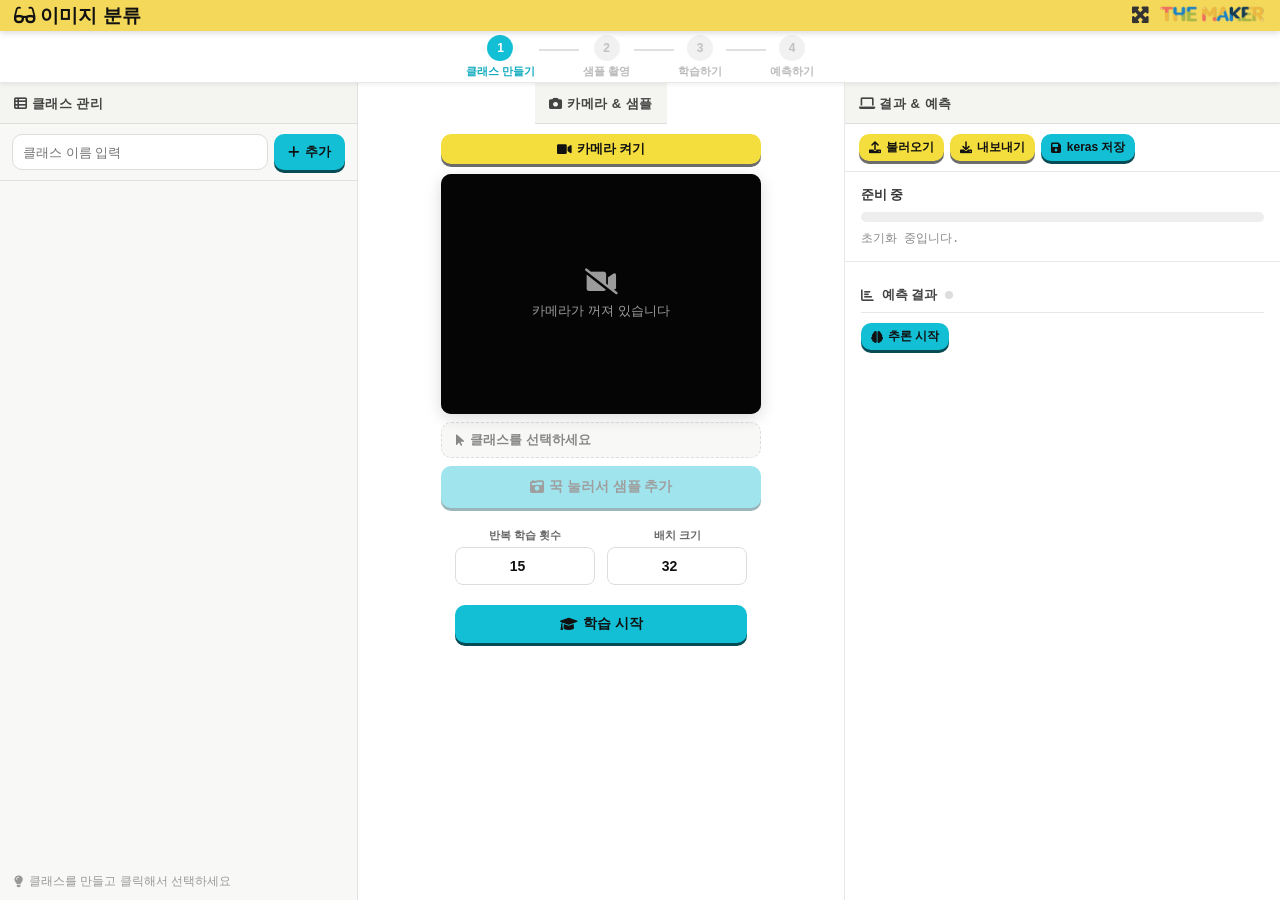
==== classifier/templates/index.html @ 2f630169 "chore: seed unified repo from openpibo-os.pibo 통합 기준 레포로 pibo를 그대로 가져온다.  기준을 pibo로 잡은 이유 (docs/plan" ====
<!DOCTYPE html>
<html lang="ko">
<head>
  <title>Image Classifier for piBrain</title>
  <meta charset="UTF-8" />
  <meta http-equiv="X-UA-Compatible" content="IE=edge" />
  <meta http-equiv="Cache-Control" content="no-cache, no-store, must-revalidate" />
  <meta name="viewport" content="width=device-width, initial-scale=1.0">
  <meta name="mobile-web-app-capable" content="yes" />
  <link rel="stylesheet" href="../static/all.min.css" type="text/css" />
  <link rel="stylesheet" href="../static/index.css?ver=260320v1" />
  <link rel="shortcut icon" href="../static/icon.png?ver=240319v1" type="image/x-icon" />
  <script src="../static/jszip.min.js"></script>
  <script src="../static/tf.min-3.11.0.js"></script>
</head>

<body>
  <!-- ====== HEADER ====== -->
  <header class="title">
    <div style="float:left">
      <h2><i class="fa-solid fa-glasses"></i> 이미지 분류</h2>
    </div>
    <div style="float:right">
      <h2 style="display:flex;align-items:center;gap:10px;">
        <a id="fullscreen_bt" title="Full Screen"><span id="fullscreen_txt"></span></a>
        <a id="logo_bt"><img src="../static/themaker.png" style="height:20px" alt="" /></a>
      </h2>
    </div>
  </header>

  <!-- ====== POPUPS ====== -->
  <div class="alert-popup" id="alertPopup" style="display:none;">
    <div class="alert-popup-content">
      <p id="alertMessageElement"></p>
      <div class="popup-buttons"><button id="alertOkBtn">확인</button></div>
    </div>
  </div>
  <div class="prompt-popup" id="promptPopup" style="display:none;">
    <div class="prompt-popup-content">
      <p id="promptMessageElement"></p>
      <input type="text" id="promptInputElement" />
      <div class="popup-buttons">
        <button id="promptOkBtn">확인</button>
        <button id="promptCancelBtn">취소</button>
      </div>
    </div>
  </div>
  <div class="confirm-popup" id="confirmPopup" style="display:none;">
    <div class="confirm-popup-content">
      <p id="confirmMessageElement"></p>
      <div class="popup-buttons">
        <button id="confirmOkBtn">확인</button>
        <button id="confirmCancelBtn">취소</button>
      </div>
    </div>
  </div>

  <!-- ====== STEP INDICATOR ====== -->
  <div class="step-bar">
    <div class="step active" id="step1" data-step="1">
      <div class="step-circle">1</div>
      <div class="step-label">클래스 만들기</div>
    </div>
    <div class="step-line"></div>
    <div class="step" id="step2" data-step="2">
      <div class="step-circle">2</div>
      <div class="step-label">샘플 촬영</div>
    </div>
    <div class="step-line"></div>
    <div class="step" id="step3" data-step="3">
      <div class="step-circle">3</div>
      <div class="step-label">학습하기</div>
    </div>
    <div class="step-line"></div>
    <div class="step" id="step4" data-step="4">
      <div class="step-circle">4</div>
      <div class="step-label">예측하기</div>
    </div>
  </div>

  <!-- ====== MAIN 3-PANEL ====== -->
  <main>
    <div class="container">

      <!-- LEFT: 클래스 관리 -->
      <div class="left-panel">
        <div class="panel-header">
          <i class="fas fa-th-list"></i> 클래스 관리
        </div>

        <div id="class-management">
          <div class="class-add-row">
            <input type="text" id="class-name" placeholder="클래스 이름 입력"
              onkeydown="if(event.key==='Enter') addClass()">
            <button onclick="addClass()" class="btn-teal">
              <i class="fa-solid fa-plus"></i> 추가
            </button>
          </div>
        </div>

        <div id="class-list">
          <!-- 동적으로 추가 -->
        </div>

        <div class="panel-hint" id="class-hint">
          <i class="fa-solid fa-lightbulb"></i> 클래스를 만들고 클릭해서 선택하세요
        </div>
      </div>

      <!-- CENTER: 카메라 & 학습 -->
      <div class="center-panel">
        <div class="panel-header">
          <i class="fas fa-camera"></i> 카메라 &amp; 샘플
        </div>

        <!-- 카메라 토글 (단일 버튼) -->
        <div class="camera-controls">
          <button id="camera-toggle-btn" class="btn-camera-toggle" onclick="toggleCamera()">
            <i class="fas fa-video"></i> 카메라 켜기
          </button>
          <!-- 기존 JS 호환용 숨김 버튼 -->
          <button id="enable-camera-btn"  style="display:none"></button>
          <button id="disable-camera-btn" style="display:none"></button>
        </div>

        <!-- 카메라 피드 -->
        <div id="camera-section">
          <div class="camera-frame" id="camera-frame">
            <img id="camera" alt="Camera Feed"
              src="[data-uri]" />
            <div class="camera-off-overlay" id="camera-off-overlay">
              <i class="fas fa-video-slash fa-2x"></i>
              <span>카메라가 꺼져 있습니다</span>
            </div>
          </div>
        </div>

        <!-- 선택된 클래스 표시 -->
        <div class="selected-class-info" id="selected-class-info">
          <i class="fa-solid fa-arrow-pointer"></i>
          <span id="selected-class-name">클래스를 선택하세요</span>
        </div>

        <!-- 샘플 추가 버튼 -->
        <button id="capture-button"
          ontouchstart="startCapturingImages(); event.preventDefault();"
          ontouchend="stopCapturingImages()" ontouchcancel="stopCapturingImages()"
          onmousedown="startCapturingImages(); event.preventDefault();"
          onmouseup="stopCapturingImages()" onmouseleave="stopCapturingImages()"
          class="btn-capture btn-disabled" id="capture-button">
          <i class="fa-solid fa-camera-retro"></i> 꾹 눌러서 샘플 추가
        </button>

        <!-- 학습 파라미터 -->
        <div id="training-params">
          <div class="param-item">
            <label for="epochs">반복 학습 횟수</label>
            <input type="number" id="epochs" value="15" min="1" max="100">
          </div>
          <div class="param-item">
            <label for="batch-size">배치 크기</label>
            <input type="number" id="batch-size" value="32" min="1" max="256">
          </div>
        </div>

        <!-- 학습 버튼 -->
        <div class="button-group" id="train-controls">
          <button onclick="trainAndPredict()" class="btn-teal btn-large" id="train-btn">
            <i class="fa-solid fa-graduation-cap"></i> 학습 시작
          </button>
        </div>
      </div>

      <!-- RIGHT: 결과 & 예측 -->
      <div class="right-panel">
        <div class="panel-header">
          <i class="fas fa-laptop"></i> 결과 &amp; 예측
        </div>

        <!-- 모델 관리 버튼 -->
        <div class="button-group" id="model-controls">
          <input type="file" id="model-upload" onchange="importModel(event)" style="display:none">
          <button onclick="document.getElementById('model-upload').click()" class="btn-sm">
            <i class="fa-solid fa-upload"></i> 불러오기
          </button>
          <button onclick="exportModelAsZip()" class="btn-sm">
            <i class="fa-solid fa-download"></i> 내보내기
          </button>
          <button id="convertToH5_bt" onclick="convertToH5()" class="btn-sm btn-teal">
            <i class="fas fa-save"></i> keras 저장
          </button>
        </div>

        <!-- 학습 진행 -->
        <div id="progress-section">
          <div class="progress-header">
            <span id="progress-label">준비 중</span>
            <span id="progress-pct"></span>
          </div>
          <div class="progress-track">
            <div class="progress-fill" id="progress-fill" style="width:0%"></div>
          </div>
          <p id="training-progress" class="progress-detail">초기화 중입니다.</p>
        </div>

        <!-- 예측 결과 -->
        <div id="prediction-section">
          <div class="panel-subheader">
            <i class="fas fa-chart-bar"></i> 예측 결과
            <span class="inference-dot" id="inference-dot" title="추론 실행 중"></span>
          </div>

          <div class="inference-controls">
            <button id="inference-toggle-btn" onclick="toggleInference()" class="btn-sm btn-teal">
              <i class="fas fa-brain"></i> 추론 시작
            </button>
          </div>

          <!-- 기존 JS 호환용 숨김 버튼 -->
          <button id="preview-btn"   onclick="setPreviewMode()"   style="display:none"></button>
          <button id="inference-btn" onclick="setInferenceMode()" style="display:none"></button>

          <div id="preview-status" class="inference-status"></div>

          <!-- 확률 바 (동적 생성) -->
          <div id="prediction-bars"></div>

          <!-- 기존 JS 호환용 숨김 요소 -->
          <p id="prediction-result" style="display:none"></p>
        </div>
      </div>

    </div>
  </main>

  <script src="../static/index.js?ver=240701v6"></script>
  <script src="../static/classifier_extra.js?ver=260320v1"></script>
</body>
</html>
---- classifier/static/index.css ----
/* ============================================================
   classifier.css — Image Classifier UI
   IDE와 동일한 CSS 변수/폰트 사용
   ============================================================ */

@font-face {
  font-family: "Malgun Gothic";
  font-style: normal;
  src: local("Malgun Gothic"), local("Dotum"), local("Gulim");
}

*, *::before, *::after { box-sizing: border-box; }

:root {
  --mid-gray:     #6c6c6c;
  --yellow:       #f4de3d;
  --dark-yellow:  #f4d85a;
  --light-green:  #edf5e0;
  --light-yellow: rgb(248, 242, 172);
  --teal:         #13bfd5;
  --dark-teal:    #11abbf;
  --red:          #f16449;
  --dark-red:     #d85a41;

  --font-ko: "Noto Sans KR", "Noto Sans CJK KR", "맑은 고딕", "malgun gothic",
    "Apple SD Gothic Neo", "Droid Sans", sans-serif;

  --header-h:   3.1rem;
  --stepbar-h:  52px;
  --border:     1px solid rgba(0,0,0,0.09);
  --panel-bg:   #f8f8f6;
  --radius:     10px;
}

html, body {
  touch-action: pan-x pan-y;
  height: 100%;
  margin: 0;
  font-size: 10px;
  font-family: var(--font-ko);
  color: #1a1a1a;
  background: #f4f4f0;
  display: flex;
  flex-direction: column;
  overflow: hidden;
  -webkit-font-smoothing: antialiased;
  -moz-osx-font-smoothing: grayscale;
}

/* ── Header ─────────────────────────────────────────────── */
header.title {
  position: fixed; top: 0; left: 0; right: 0; z-index: 200;
  height: var(--header-h);
  background: var(--dark-yellow);
  padding: 0 14px;
  display: flex; align-items: center;
  justify-content: space-between;
  box-shadow: 0 2px 6px rgba(0,0,0,0.15);
}

.title h2 {
  margin: 0;
  font-family: Tahoma, sans-serif;
  font-size: 1.9rem;
  font-weight: 700;
  color: #111;
}

header a { color: #333; }
header a:hover { color: #000; }

/* ── Step Bar ────────────────────────────────────────────── */
.step-bar {
  position: fixed;
  top: var(--header-h); left: 0; right: 0;
  z-index: 190;
  height: var(--stepbar-h);
  background: #fff;
  border-bottom: var(--border);
  display: flex;
  align-items: center;
  justify-content: center;
  gap: 0;
  box-shadow: 0 2px 4px rgba(0,0,0,0.06);
}

.step {
  display: flex;
  flex-direction: column;
  align-items: center;
  gap: 3px;
  opacity: 0.4;
  transition: opacity 0.2s;
}

.step.active  { opacity: 1; }
.step.done    { opacity: 0.7; }

.step-circle {
  width: 26px; height: 26px;
  border-radius: 50%;
  background: #ddd;
  color: #666;
  font-size: 12px;
  font-weight: 700;
  display: flex; align-items: center; justify-content: center;
  transition: background 0.2s, color 0.2s;
}

.step.active .step-circle {
  background: var(--teal);
  color: #fff;
}

.step.done .step-circle {
  background: var(--dark-yellow);
  color: #111;
}

.step-label {
  font-size: 11px;
  font-weight: 600;
  color: #555;
  white-space: nowrap;
}

.step.active .step-label { color: var(--dark-teal); }

.step-line {
  width: 40px;
  height: 2px;
  background: #e0e0e0;
  margin: 0 4px;
  margin-bottom: 14px;
}

/* ── Main layout ─────────────────────────────────────────── */
main {
  margin-top: calc(var(--header-h) + var(--stepbar-h));
  flex: 1;
  overflow: hidden;
  display: flex;
}

.container {
  display: flex;
  width: 100%;
  height: 100%;
  overflow: hidden;
}

/* ── Panels ──────────────────────────────────────────────── */
.left-panel, .center-panel, .right-panel {
  display: flex;
  flex-direction: column;
  overflow-y: auto;
  overflow-x: hidden;
}

.left-panel {
  flex: 0 0 28%;
  background: var(--panel-bg);
  border-right: var(--border);
}

.center-panel {
  flex: 0 0 38%;
  background: #fff;
  border-right: var(--border);
  align-items: center;
}

.right-panel {
  flex: 1;
  background: #fff;
}

.panel-header {
  font-size: 13px;
  font-weight: 700;
  color: #444;
  padding: 12px 14px 10px;
  border-bottom: var(--border);
  background: #f4f4f0;
  flex-shrink: 0;
  text-transform: uppercase;
  letter-spacing: 0.04em;
}

.panel-subheader {
  font-size: 13px;
  font-weight: 700;
  color: #444;
  padding: 10px 0 8px;
  border-bottom: var(--border);
  margin-bottom: 10px;
  display: flex;
  align-items: center;
  gap: 8px;
}

/* 추론 상태 도트 */
.inference-dot {
  width: 8px; height: 8px;
  border-radius: 50%;
  background: #ddd;
  display: inline-block;
  transition: background 0.2s;
  flex-shrink: 0;
}
.inference-dot.running {
  background: var(--teal);
  box-shadow: 0 0 0 3px rgba(19,191,213,0.25);
  animation: dot-pulse 1.2s infinite;
}
@keyframes dot-pulse {
  0%, 100% { box-shadow: 0 0 0 3px rgba(19,191,213,0.25); }
  50%       { box-shadow: 0 0 0 6px rgba(19,191,213,0.1); }
}

/* 추론 토글 버튼 실행 중 상태 */
#inference-toggle-btn.running {
  background: var(--red);
  box-shadow: 0 3px #903c2b;
}
#inference-toggle-btn.running:hover { background: var(--dark-red); }

/* ── Buttons ─────────────────────────────────────────────── */
button, label.upload-button {
  font-family: var(--font-ko);
  font-size: 13px;
  font-weight: 600;
  padding: 6px 14px;
  border: none;
  border-radius: var(--radius);
  background: var(--yellow);
  color: #111;
  cursor: pointer;
  box-shadow: 0 3px var(--mid-gray);
  transition: background 0.15s;
  white-space: nowrap;
  display: inline-flex;
  align-items: center;
  gap: 5px;
  -webkit-font-smoothing: antialiased;
}

button:hover, label.upload-button:hover {
  background: var(--dark-yellow);
  font-weight: 700;
}

button:active, label.upload-button:active {
  box-shadow: 0 1px var(--mid-gray);
  transform: translateY(2px);
}

button.btn-teal {
  background: var(--teal);
  box-shadow: 0 3px #074c55;
}
button.btn-teal:hover  { background: var(--dark-teal); }
button.btn-teal:active { box-shadow: 0 1px #074c55; }

button.btn-sm {
  font-size: 12px;
  padding: 5px 10px;
}

button.btn-large {
  font-size: 14px;
  padding: 10px 24px;
  width: 100%;
  justify-content: center;
}

button.btn-disabled {
  opacity: 0.4;
  pointer-events: none;
}

/* ── Class management ────────────────────────────────────── */
.class-add-row {
  display: flex;
  gap: 6px;
  padding: 10px 12px;
  border-bottom: var(--border);
}

#class-name {
  flex: 1;
  height: 36px;
  border-radius: var(--radius);
  border: 1.5px solid #ddd;
  padding: 0 10px;
  font-size: 13px;
  font-family: var(--font-ko);
  background: #fff;
  color: #111;
  transition: border-color 0.15s;
}
#class-name:focus { border-color: var(--teal); outline: none; }

#class-list { padding: 8px 10px; flex: 1; }

.class-container {
  cursor: pointer;
  margin-bottom: 10px;
  border: 1.5px solid #e0e0e0;
  border-radius: var(--radius);
  padding: 10px 12px;
  background: #fff;
  transition: border-color 0.15s, background 0.15s, box-shadow 0.15s;
}

.class-container:hover {
  border-color: var(--teal);
  box-shadow: 0 2px 8px rgba(19,191,213,0.1);
}

.class-container.selected {
  border-color: var(--teal);
  background: rgba(19,191,213,0.06);
  box-shadow: 0 2px 10px rgba(19,191,213,0.15);
}

.class-container h3 {
  font-size: 14px;
  font-weight: 700;
  margin: 0 0 4px;
  color: #1a1a1a;
  display: flex;
  align-items: center;
  justify-content: space-between;
}

.class-sample-count {
  font-size: 11px;
  font-weight: 600;
  color: #888;
  background: #f0f0f0;
  border-radius: 20px;
  padding: 1px 8px;
}

.class-container.selected .class-sample-count {
  background: rgba(19,191,213,0.15);
  color: var(--dark-teal);
}

.image-collection {
  display: flex;
  flex-wrap: wrap;
  gap: 4px;
  margin: 6px 0;
  min-height: 0;
}

.thumbnail {
  width: 44px; height: 44px;
  object-fit: cover;
  border-radius: 5px;
  box-shadow: 0 1px 3px rgba(0,0,0,0.15);
  cursor: pointer;
  transition: transform 0.15s, opacity 0.15s;
}
.thumbnail:hover { transform: scale(1.08); opacity: 0.85; }

.class-buttons {
  display: flex;
  gap: 5px;
  margin-top: 8px;
  flex-wrap: wrap;
}

.panel-hint {
  padding: 10px 14px;
  font-size: 12px;
  color: #999;
  display: flex;
  align-items: center;
  gap: 6px;
}

/* ── Camera section ──────────────────────────────────────── */
.camera-controls {
  padding: 10px 14px;
  width: 100%;
  display: flex;
  justify-content: center;
}

.btn-camera-toggle {
  width: 100%;
  max-width: 320px;
  justify-content: center;
}
.btn-camera-toggle.active {
  background: var(--red);
  box-shadow: 0 3px #903c2b;
  color: #fff;
}
.btn-camera-toggle.active:hover { background: var(--dark-red); }

.camera-frame {
  position: relative;
  border-radius: var(--radius);
  overflow: hidden;
  background: #111;
  box-shadow: 0 4px 16px rgba(0,0,0,0.15);
}

#camera {
  display: block;
  width: 320px;
  height: 240px;
  object-fit: cover;
}

.camera-off-overlay {
  position: absolute; inset: 0;
  display: flex; flex-direction: column;
  align-items: center; justify-content: center;
  gap: 8px;
  background: rgba(0,0,0,0.7);
  color: rgba(255,255,255,0.6);
  font-size: 13px;
  font-weight: 500;
  pointer-events: none;
  transition: opacity 0.2s;
}
.camera-off-overlay.hidden { display: none; }

/* 선택된 클래스 표시 */
.selected-class-info {
  display: flex;
  align-items: center;
  gap: 6px;
  padding: 8px 14px;
  width: 100%;
  max-width: 320px;
  font-size: 13px;
  font-weight: 600;
  color: #888;
  background: #f8f8f6;
  border-radius: var(--radius);
  margin: 8px 0;
  border: 1.5px dashed #ddd;
  transition: color 0.2s, border-color 0.2s;
}
.selected-class-info.has-selection {
  color: var(--dark-teal);
  border-color: var(--teal);
  background: rgba(19,191,213,0.05);
}

/* 샘플 추가 버튼 */
.btn-capture {
  width: 100%;
  max-width: 320px;
  justify-content: center;
  padding: 12px;
  font-size: 14px;
  background: var(--teal);
  box-shadow: 0 3px #074c55;
  color: #111;
  margin-bottom: 10px;
  user-select: none;
}
.btn-capture:hover  { background: var(--dark-teal); }
.btn-capture:active { box-shadow: 0 1px #074c55; }
.btn-capture.capturing {
  background: var(--dark-yellow);
  animation: pulse-btn 0.5s infinite;
}

@keyframes pulse-btn {
  0%, 100% { transform: scale(1); }
  50%       { transform: scale(1.02); }
}

/* Training params */
#training-params {
  display: flex;
  gap: 12px;
  padding: 10px 14px;
  width: 100%;
  max-width: 320px;
  justify-content: center;
  margin-bottom: 10px;
}

.param-item {
  display: flex;
  flex-direction: column;
  gap: 4px;
  align-items: center;
  flex: 1;
}

.param-item label {
  font-size: 11px;
  font-weight: 600;
  color: #666;
  text-align: center;
}

#epochs, #batch-size {
  width: 100%;
  height: 38px;
  border-radius: 8px;
  border: 1.5px solid #ddd;
  background: #fff;
  padding: 0 8px;
  font-size: 14px;
  font-family: var(--font-ko);
  color: #111;
  text-align: center;
  font-weight: 600;
}
#epochs:focus, #batch-size:focus { border-color: var(--teal); outline: none; }

#train-controls {
  padding: 0 14px 14px;
  width: 100%;
  max-width: 320px;
}

/* ── Right panel - progress ─────────────────────────────── */
#progress-section {
  padding: 14px 16px;
  border-bottom: var(--border);
}

.progress-header {
  display: flex;
  justify-content: space-between;
  align-items: center;
  margin-bottom: 8px;
  font-size: 13px;
  font-weight: 700;
  color: #333;
}

#progress-pct {
  font-size: 12px;
  font-weight: 700;
  color: var(--dark-teal);
}

.progress-track {
  height: 10px;
  background: #eee;
  border-radius: 10px;
  overflow: hidden;
  margin-bottom: 8px;
}

.progress-fill {
  height: 100%;
  background: linear-gradient(90deg, var(--teal), var(--dark-teal));
  border-radius: 10px;
  transition: width 0.3s ease;
}

.progress-detail {
  font-size: 12px;
  color: #888;
  margin: 0;
  font-family: 'Courier New', monospace;
  min-height: 1.4em;
}

/* ── Right panel - prediction ────────────────────────────── */
#prediction-section {
  padding: 14px 16px;
}

.inference-controls {
  display: flex;
  gap: 8px;
  margin-bottom: 12px;
}

.inference-status {
  font-size: 12px;
  font-weight: 600;
  color: var(--teal);
  min-height: 1.4em;
  margin-bottom: 10px;
}

.inference-status.running {
  animation: pulse-text 1.2s infinite;
}

@keyframes pulse-text {
  0%, 100% { opacity: 1; }
  50%       { opacity: 0.5; }
}

/* 예측 확률 바 */
#prediction-bars {
  display: flex;
  flex-direction: column;
  gap: 8px;
}

.pred-bar-item {
  display: flex;
  align-items: center;
  gap: 8px;
}

.pred-bar-label {
  font-size: 12px;
  font-weight: 600;
  color: #333;
  width: 90px;
  flex-shrink: 0;
  overflow: hidden;
  text-overflow: ellipsis;
  white-space: nowrap;
}

.pred-bar-track {
  flex: 1;
  height: 18px;
  background: #eee;
  border-radius: 6px;
  overflow: hidden;
  position: relative;
}

.pred-bar-fill {
  height: 100%;
  background: linear-gradient(90deg, var(--teal), var(--dark-teal));
  border-radius: 6px;
  transition: width 0.3s ease;
}

.pred-bar-fill.top {
  background: linear-gradient(90deg, var(--dark-yellow), #e8a800);
}

.pred-bar-pct {
  font-size: 12px;
  font-weight: 700;
  color: #555;
  width: 38px;
  text-align: right;
  flex-shrink: 0;
}

/* Model controls */
#model-controls {
  padding: 10px 14px;
  border-bottom: var(--border);
  display: flex;
  flex-wrap: wrap;
  gap: 6px;
  justify-content: flex-start;
}

/* ── Popups (IDE와 동일) ──────────────────────────────────── */
.alert-popup, .prompt-popup, .confirm-popup {
  position: fixed; inset: 0; z-index: 400;
  background: rgba(0,0,0,0.5);
  display: flex; justify-content: center; align-items: center;
  font-family: var(--font-ko);
}

.alert-popup-content, .prompt-popup-content, .confirm-popup-content {
  background: #fff;
  padding: 20px 26px;
  border-radius: 14px;
  box-shadow: 0 4px 20px rgba(0,0,0,0.2);
  min-width: 280px; max-width: 400px;
  text-align: center;
}

.alert-popup-content p, .prompt-popup-content p, .confirm-popup-content p {
  margin: 0 0 14px;
  font-size: 14px;
  line-height: 1.5;
  color: #333;
}

.prompt-popup-content input[type="text"] {
  width: calc(100% - 20px);
  margin-bottom: 14px;
  border: 1px solid #ccc; border-radius: 6px;
  box-sizing: border-box; font-size: 14px;
  padding: 8px 10px;
}

.popup-buttons {
  display: flex; justify-content: flex-end; gap: 8px; margin-top: 12px;
}

.popup-buttons button {
  box-shadow: none;
  border-radius: 8px;
  font-size: 13px;
  padding: 6px 16px;
  min-width: auto;
  width: auto;
}

#alertOkBtn, #confirmOkBtn, #promptOkBtn {
  background: var(--yellow); border: 1px solid var(--yellow);
}
#alertOkBtn:hover, #confirmOkBtn:hover, #promptOkBtn:hover {
  background: var(--dark-yellow);
}

#confirmCancelBtn, #promptCancelBtn {
  background: #F2F2F7; border: 1px solid rgba(0,0,0,0.12); color: #111;
}
#confirmCancelBtn:hover, #promptCancelBtn:hover { background: #E5E5EA; }

/* ── Responsive ──────────────────────────────────────────── */
@media (max-width: 900px) {
  .container { flex-direction: column; overflow-y: auto; }
  .left-panel, .center-panel, .right-panel {
    flex: none; width: 100%; border-right: none; border-bottom: var(--border);
    overflow-y: visible;
  }
  .step-line { width: 24px; }
}
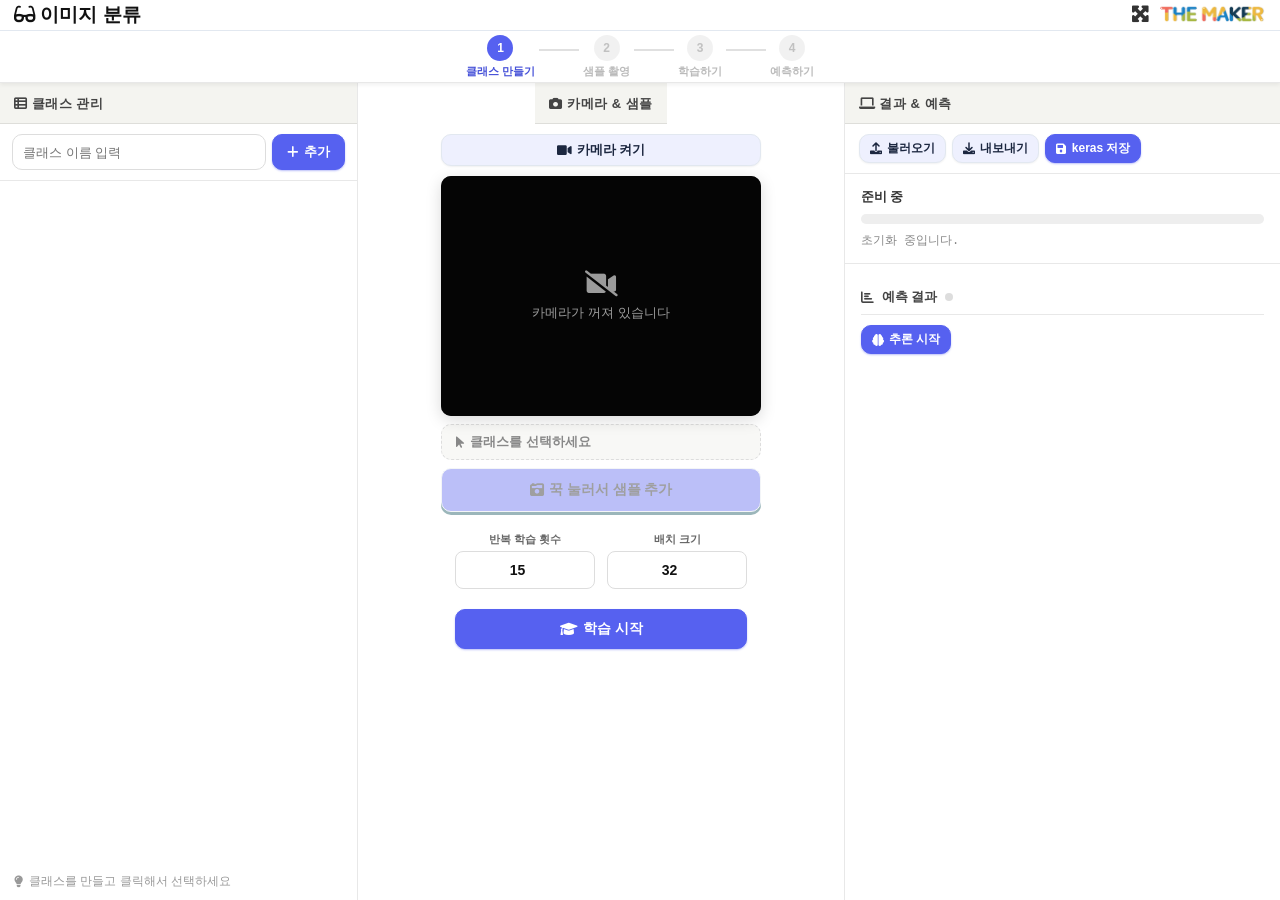
==== commit 98b51e14: "feat(design): 전면 개편 — 디자인 시스템 하나로 셸과 앱을 한 몸으로 "디자인이 동일해야지"를 옛 금색에 맞추라는 뜻으로 잘못 읽었다. 요구는 **심리스** — 셸과 " ====
--- a/classifier/templates/index.html
+++ b/classifier/templates/index.html
@@ -1,6 +1,15 @@
 <!DOCTYPE html>
 <html lang="ko">
 <head>
+  <!-- 셸(iframe) 안에서 열렸는지 표시한다.
+       셸이 이미 금색 바에 로고와 화면 이름을 보여주므로 여기서 또 보여줄 필요가 없다.
+       CSS 가 html.embedded 로 중복 브랜딩만 감춘다 (기능 버튼은 그대로 둔다).
+       <head> 안에서 바로 실행해 화면이 한 번 깜빡였다가 바뀌는 것을 막는다. -->
+  <script>
+    try { if (window.self !== window.top) document.documentElement.classList.add('embedded'); }
+    catch (e) { document.documentElement.classList.add('embedded'); }
+  </script>
+
   <title>Image Classifier for piBrain</title>
   <meta charset="UTF-8" />
   <meta http-equiv="X-UA-Compatible" content="IE=edge" />
@@ -8,7 +17,9 @@
   <meta name="viewport" content="width=device-width, initial-scale=1.0">
   <meta name="mobile-web-app-capable" content="yes" />
   <link rel="stylesheet" href="../static/all.min.css" type="text/css" />
-  <link rel="stylesheet" href="../static/index.css?ver=260320v1" />
+  <link rel="stylesheet" href="../static/index.css?ver=260828v1" />
+  <!-- 디자인 시스템. index.css 뒤에 와야 변수 재정의가 이긴다. -->
+  <link rel="stylesheet" href="../static/theme.css?ver=260827v1" />
   <link rel="shortcut icon" href="../static/icon.png?ver=240319v1" type="image/x-icon" />
   <script src="../static/jszip.min.js"></script>
   <script src="../static/tf.min-3.11.0.js"></script>
@@ -233,7 +244,7 @@
     </div>
   </main>
 
-  <script src="../static/index.js?ver=240701v6"></script>
+  <script src="../static/index.js?ver=260827v1"></script>
   <script src="../static/classifier_extra.js?ver=260320v1"></script>
 </body>
 </html>
--- a/classifier/static/index.css
+++ b/classifier/static/index.css
@@ -727,4 +727,10 @@
     overflow-y: visible;
   }
   .step-line { width: 24px; }
-}+}
+
+
+/* ── 셸(iframe) 안에서 ────────────────────────────────────────
+   셸의 "학습" 탭이 이미 어느 화면인지 알려 준다. 제목과 로고를 감춘다. */
+html.embedded { --header-h: 0px; }
+html.embedded header.title { display: none; }
--- a/classifier/static/theme.css
+++ b/classifier/static/theme.css
@@ -0,0 +1,139 @@
+/*
+ * openpibo 디자인 시스템 — 셸과 앱 전부가 이 한 파일을 본다.
+ *
+ * 왜 이렇게 하나
+ *   지금까지 셸과 앱이 제각각의 색을 들고 있어서 iframe 경계가 눈에 보였다.
+ *   세 앱(ide/tools/classifier)이 우연히 **같은 변수명**(--yellow, --teal ...)을
+ *   쓰고 있어서, 이 파일을 각 앱 CSS **뒤에** 한 번 얹으면
+ *   변수 재정의만으로 전체가 같은 옷을 입는다.
+ *
+ * 원본은 ide/static/theme.css 하나다.
+ *   tools/static/theme.css, classifier/static/theme.css 는 **복사본**이다
+ *   (각 서비스가 자기 static 만 서비스하므로).
+ *   고칠 때는 원본을 고치고 scripts 로 복사할 것 — 시험이 셋의 동일함을 지킨다.
+ *
+ * ── 새 팔레트 ────────────────────────────────────────────────
+ *   바탕      #f5f7fb   시원한 근백색. 셸과 앱이 같은 바탕 → 경계가 사라진다
+ *   표면      #ffffff
+ *   글자      #1c2740 / 보조 #64748b
+ *   브랜드    #5661f0   인디고
+ *   화면별    체험 #f59e0b / 코딩 #3b82f6 / 학습 #10b981 / 대화 #a855f7
+ */
+
+:root {
+  /* ── 새 토큰 (셸이 쓴다) ─────────────────────────────── */
+  --t-bg:      #f5f7fb;
+  --t-surface: #ffffff;
+  --t-ink:     #1c2740;
+  --t-ink-2:   #64748b;
+  --t-line:    #e2e8f0;
+  --t-brand:   #5661f0;
+  --t-brand-soft: #eef0fe;
+  --t-play:  #f59e0b;  --t-play-soft:  #fef3e2;
+  --t-code:  #3b82f6;  --t-code-soft:  #e8f1fe;
+  --t-learn: #10b981;  --t-learn-soft: #e6f9f1;
+  --t-chat:  #a855f7;  --t-chat-soft:  #f5ecfe;
+  --t-danger: #e11d48;
+  --t-ok:     #16a34a;
+  --t-radius: 12px;
+  --t-shadow: 0 1px 2px rgba(16,24,40,.05), 0 4px 16px rgba(16,24,40,.06);
+  --t-shadow-lg: 0 8px 30px rgba(16,24,40,.14);
+
+  /* ── 옛 변수 재정의 (앱들이 이걸 쓴다) ────────────────────
+     이 몇 줄이 리스킨의 지렛대다. 앱 CSS 는 손대지 않는다. */
+  --yellow:       #eef0fe;         /* 버튼 기본면: 브랜드 연한 색 */
+  --dark-yellow:  #dfe3fd;         /* hover / 헤더 */
+  --light-yellow: #f1f5f9;         /* 입력창 바탕 */
+  --light-green:  #f0f3f9;         /* IDE 파일 패널 */
+  --teal:         var(--t-brand);  /* 주요 동작 버튼 */
+  --dark-teal:    #4550d8;
+  --red:          var(--t-danger);
+  --dark-red:     #be123c;
+  --mid-gray:     #94a3b8;
+  --panel-bg:     var(--t-surface);
+  --navy-dark:    #cbd2fb;
+}
+
+/* ── 공통 바탕: 셸과 앱이 정확히 같은 색이어야 경계가 안 보인다 ── */
+body { background: var(--t-bg) !important; color: var(--t-ink); }
+
+/* ── 버튼: 아케이드식(딱딱한 그림자 + 눌림 이동) → 현대식 ─── */
+button, input[type="submit"] {
+  border: 1px solid var(--t-line);
+  border-radius: 10px;
+  box-shadow: 0 1px 2px rgba(16,24,40,.06);
+  color: var(--t-ink);
+  transition: background .12s, box-shadow .12s, transform .05s;
+}
+button:hover { font-weight: 600; }        /* bold 로 폭이 널뛰던 것 완화 */
+button:active { transform: translateY(1px); box-shadow: none; }
+
+button.btn-teal, input[type="submit"].btn-teal {
+  background: var(--t-brand); border-color: var(--t-brand);
+  color: #fff; box-shadow: 0 1px 2px rgba(86,97,240,.4);
+}
+button.btn-teal:hover { background: var(--dark-teal) !important; }
+button.btn-teal:active { box-shadow: none; }
+button.btn-red, input[type="submit"].btn-red {
+  background: var(--t-danger); border-color: var(--t-danger);
+  color: #fff; box-shadow: 0 1px 2px rgba(225,29,72,.4);
+}
+button.btn-red:hover { background: var(--dark-red) !important; }
+button.btn-red:active { box-shadow: none; }
+
+/* ── 입력 ───────────────────────────────────────────────────
+   앱들이 select/input 기본을 노란 반투명(rgba(248,242,172,.85))으로 깔아 놨다.
+   변수가 아니라 하드코딩이라 재정의로 못 잡는다 → 같은 폭의 선택자로 덮는다. */
+textarea, select, input,
+.stdin-wrap input[type="text"] {
+  background: var(--t-surface) !important;
+  border: 1px solid var(--t-line);
+  border-radius: 10px;
+  color: var(--t-ink);
+}
+input[type="checkbox"], input[type="radio"], input[type="range"],
+input[type="file"], input[type="color"] {
+  background: none !important; border: none;
+  accent-color: var(--t-brand);
+}
+input:focus, textarea:focus, select:focus {
+  outline: 2px solid var(--t-brand-soft);
+  border-color: var(--t-brand);
+}
+
+/* ── 링크 ───────────────────────────────────────────────── */
+a:link, a:visited { color: var(--t-brand); }
+a:hover, a:focus  { color: var(--dark-teal); }
+
+/* ── 포트로 직접 열었을 때의 앱 헤더 ─────────────────────
+   (셸 안에서는 header.title 이 통째로 감춰지므로 해당 없음) */
+header.title {
+  background: var(--t-surface) !important;
+  border-bottom: 1px solid var(--t-line);
+  box-shadow: none !important;
+}
+
+/* ── 표면 계열: 옛 회백색/베이지를 새 바탕으로 ───────────── */
+.filebox, .fm-table-wrap { background: var(--t-surface); }
+.sidebar-path { background: var(--t-bg) !important; }
+
+/* IDE 사이드바 버튼: 회색 밑단(box-shadow 0 3px)과 버튼별 인라인 색
+   (새 폴더가 분홍 등)이 남는다. 인라인 style 을 이기려면 !important 가 필요하다. */
+.sidebar-btn, label.sidebar-btn {
+  background: var(--t-surface) !important;
+  border: 1px solid var(--t-line) !important;
+  box-shadow: 0 1px 2px rgba(16,24,40,.06) !important;
+  color: var(--t-ink);
+}
+.sidebar-btn:hover, label.sidebar-btn:hover {
+  background: var(--t-brand-soft) !important; color: var(--t-brand);
+}
+.sidebar-btn:active, label.sidebar-btn:active {
+  top: 0 !important; transform: translateY(1px); box-shadow: none !important;
+}
+
+/* ── 스크롤바: 전 화면 통일 ──────────────────────────────── */
+* { scrollbar-width: thin; scrollbar-color: #c3cbdb transparent; }
+*::-webkit-scrollbar { width: 8px; height: 8px; }
+*::-webkit-scrollbar-thumb { background: #c3cbdb; border-radius: 8px; }
+*::-webkit-scrollbar-track { background: transparent; }
